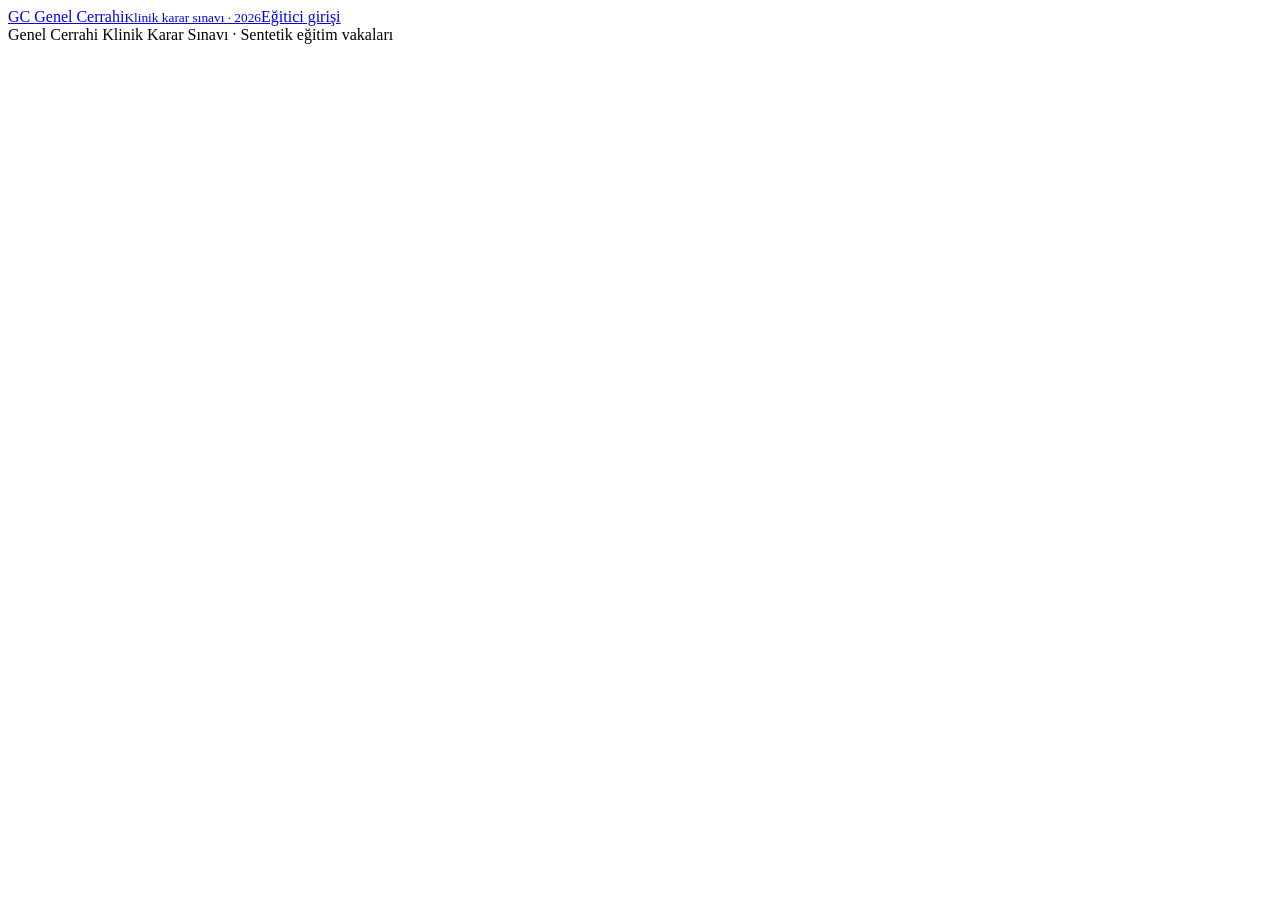
==== new-exam/index.html @ 4f821689 "Prepare eight-case exam client with post-exam reports" ====
<!doctype html><html lang="tr"><head><meta charset="utf-8"><meta name="viewport" content="width=device-width,initial-scale=1"><title>Genel Cerrahi • Klinik Karar Sınavı</title><link rel="stylesheet" href="style.css"></head><body><header><a href="./" class="brand">GC <span>Genel Cerrahi<small>Klinik karar sınavı · 2026</small></span></a><a class="pill" href="admin.html">Eğitici girişi</a></header><main id="app"></main><footer>Genel Cerrahi Klinik Karar Sınavı · Sentetik eğitim vakaları</footer><script src="config.js"></script><script src="cases.js"></script><script src="app.js"></script></body></html>
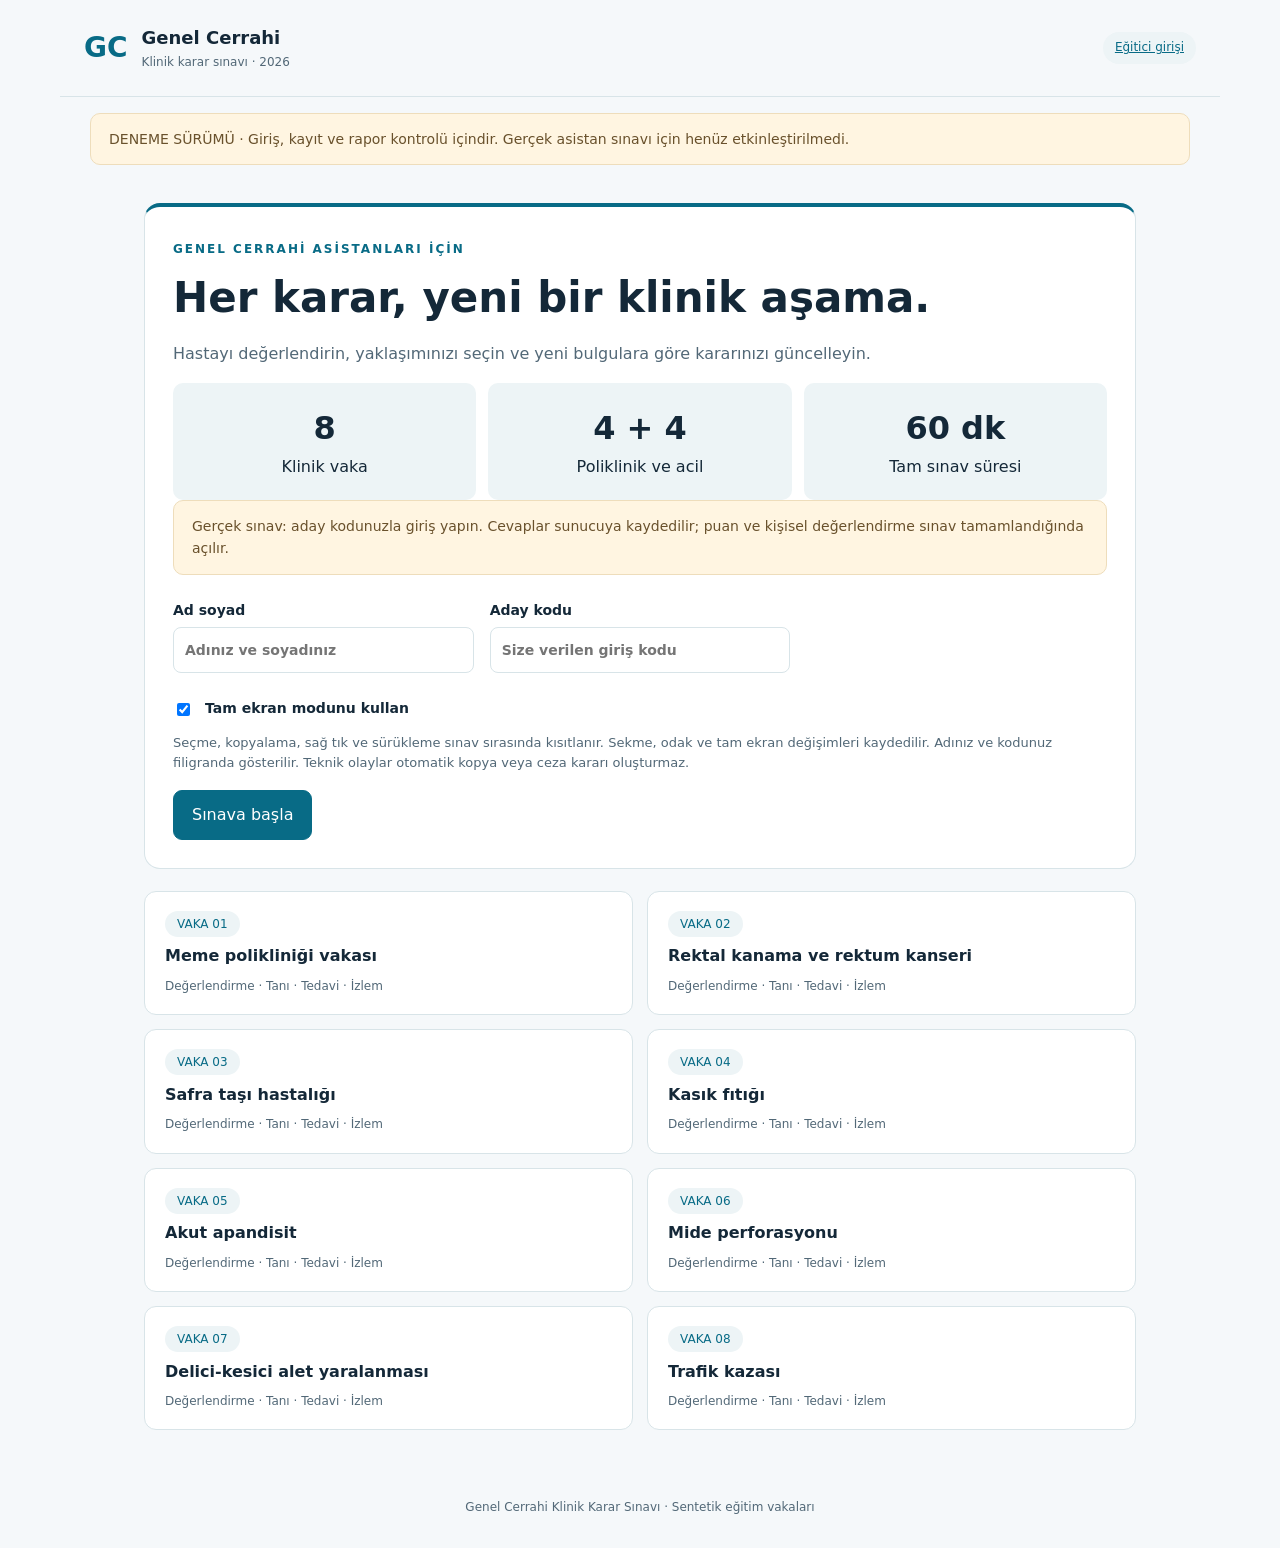
==== commit 8427e7ef: "Clearly label connected eight-case release as pilot for end-to-end testing" ====
--- a/new-exam/index.html
+++ b/new-exam/index.html
@@ -1 +1 @@
-<!doctype html><html lang="tr"><head><meta charset="utf-8"><meta name="viewport" content="width=device-width,initial-scale=1"><title>Genel Cerrahi • Klinik Karar Sınavı</title><link rel="stylesheet" href="style.css"></head><body><header><a href="./" class="brand">GC <span>Genel Cerrahi<small>Klinik karar sınavı · 2026</small></span></a><a class="pill" href="admin.html">Eğitici girişi</a></header><main id="app"></main><footer>Genel Cerrahi Klinik Karar Sınavı · Sentetik eğitim vakaları</footer><script src="config.js"></script><script src="cases.js"></script><script src="app.js"></script></body></html>
+<!doctype html><html lang="tr"><head><meta charset="utf-8"><meta name="viewport" content="width=device-width,initial-scale=1"><title>Genel Cerrahi • Klinik Karar Sınavı</title><link rel="stylesheet" href="style.css"></head><body><header><a href="./" class="brand">GC <span>Genel Cerrahi<small>Klinik karar sınavı · 2026</small></span></a><a class="pill" href="admin.html">Eğitici girişi</a></header><div class="notice" style="max-width:1100px;margin:1rem auto">DENEME SÜRÜMÜ · Giriş, kayıt ve rapor kontrolü içindir. Gerçek asistan sınavı için henüz etkinleştirilmedi.</div><main id="app"></main><footer>Genel Cerrahi Klinik Karar Sınavı · Sentetik eğitim vakaları</footer><script src="config.js"></script><script src="cases.js"></script><script src="app.js"></script></body></html>
--- a/new-exam/style.css
+++ b/new-exam/style.css
@@ -0,0 +1,5 @@
+:root{--ink:#142838;--muted:#526877;--blue:#086b86;--light:#edf4f6;--border:#d8e4e8;--red:#9b3434}*{box-sizing:border-box}body{margin:0;font:16px/1.6 system-ui,sans-serif;color:var(--ink);background:#f5f8fa}header{max-width:1160px;margin:auto;padding:24px;display:flex;align-items:center;justify-content:space-between;gap:20px;border-bottom:1px solid var(--border)}.brand{display:flex;align-items:center;gap:14px;color:var(--blue);text-decoration:none;font-size:28px;font-weight:800}.brand span{font-size:18px;color:var(--ink)}small{display:block;font-size:12px;color:var(--muted);font-weight:400}.pill,.tag{font-size:12px;padding:6px 12px;border-radius:30px;background:var(--light);color:var(--blue)}main{max-width:1040px;margin:38px auto;padding:0 24px}h1{font-size:clamp(28px,4vw,42px);line-height:1.2;margin:12px 0 18px}h2{font-size:24px;line-height:1.35}p{color:var(--muted)}.eyebrow{text-transform:uppercase;letter-spacing:2px;color:var(--blue);font-size:12px;font-weight:700}.card{background:white;border:1px solid var(--border);border-radius:16px;padding:28px;margin-bottom:22px}.hero{border-top:4px solid var(--blue)}.grid{display:grid;grid-template-columns:repeat(2,1fr);gap:14px}.case{padding:18px 20px;background:white;border:1px solid var(--border);border-radius:12px}.case b{display:block;margin:8px 0}.controls{display:grid;grid-template-columns:repeat(3,1fr);gap:16px;margin:24px 0}label{display:block;font-size:14px;font-weight:650}input,select{width:100%;border:1px solid var(--border);border-radius:8px;padding:11px;margin-top:6px;background:white;color:var(--ink);font:inherit}button{font:inherit;cursor:pointer;padding:11px 18px;border-radius:9px;border:1px solid var(--border);background:white;color:var(--ink)}button.primary{background:var(--blue);color:white;border-color:var(--blue)}button:disabled{opacity:.55;cursor:default}button:hover:not(:disabled){filter:brightness(.95)}button:focus-visible,a:focus-visible,input:focus-visible,select:focus-visible{outline:3px solid #f0b440;outline-offset:3px}.row{display:flex;gap:12px;align-items:center;flex-wrap:wrap}.bar{height:7px;background:var(--border);border-radius:10px;margin:16px 0;overflow:hidden}.bar span{display:block;height:100%;background:var(--blue)}.clinical{white-space:pre-line;border-left:4px solid var(--blue);padding:15px 20px;background:var(--light);color:var(--ink);border-radius:0 8px 8px 0}.choices{display:grid;gap:12px;margin:24px 0}.choice{text-align:left;padding:18px;display:flex;gap:14px;align-items:flex-start}.choice .letter{flex:none;border-radius:6px;background:var(--light);padding:1px 8px;color:var(--blue)}.choice.selected{border:2px solid var(--blue);background:#eff8fa;padding:17px}.notice{background:#fff5e1;border:1px solid #eeddbb;border-radius:10px;padding:14px 18px;color:#69512c;font-size:14px}.danger{color:var(--red)}.feedback{background:#eaf5f0;padding:18px;border-radius:10px;margin:16px 0}.metrics{display:grid;grid-template-columns:repeat(3,1fr);gap:12px}.metric{background:var(--light);padding:20px;border-radius:10px;text-align:center}.metric strong{font-size:32px;display:block}table{width:100%;border-collapse:collapse;font-size:14px}td,th{text-align:left;border-bottom:1px solid var(--border);padding:12px 8px}details{border-top:1px solid var(--border);padding:16px 0}summary{cursor:pointer;font-weight:600}.scroll{overflow:auto}footer{text-align:center;padding:30px 20px;font-size:12px;color:var(--muted)}.timer{font-variant-numeric:tabular-nums;font-size:22px;font-weight:700;margin-left:auto}.subtle{font-size:13px;color:var(--muted)}a{color:var(--blue)}@media(max-width:650px){header .pill{display:none}.grid,.controls,.metrics{grid-template-columns:1fr}.card{padding:20px}main{padding:0 16px;margin-top:24px}h1{font-size:30px}}
+.exam-active main,.exam-active header,.exam-active footer{-webkit-user-select:none;user-select:none;-webkit-touch-callout:none}.exam-active .clinical{-webkit-user-drag:none}#watermark{position:fixed;inset:-10%;display:grid;grid-template-columns:repeat(3,1fr);align-items:center;justify-items:center;pointer-events:none;z-index:9999;overflow:hidden;opacity:.13}#watermark span{transform:rotate(-25deg);font-size:18px;font-weight:700;white-space:nowrap;color:#234454}@media(max-width:650px){#watermark{grid-template-columns:repeat(2,1fr)}#watermark span{font-size:13px}}@media print{header,footer,button{display:none}.card{break-inside:avoid}body{background:white}main{max-width:none;margin:0}details{display:block}}
+
+.report-case article {padding:1rem 0;border-bottom:1px solid #ddd;break-inside:avoid;}
+@media print { .no-print,header,footer,nav,#watermark {display:none!important} body{background:white;color:black} .card{box-shadow:none;border:0} .report-case{break-before:page} .report-case h2{break-after:avoid} }
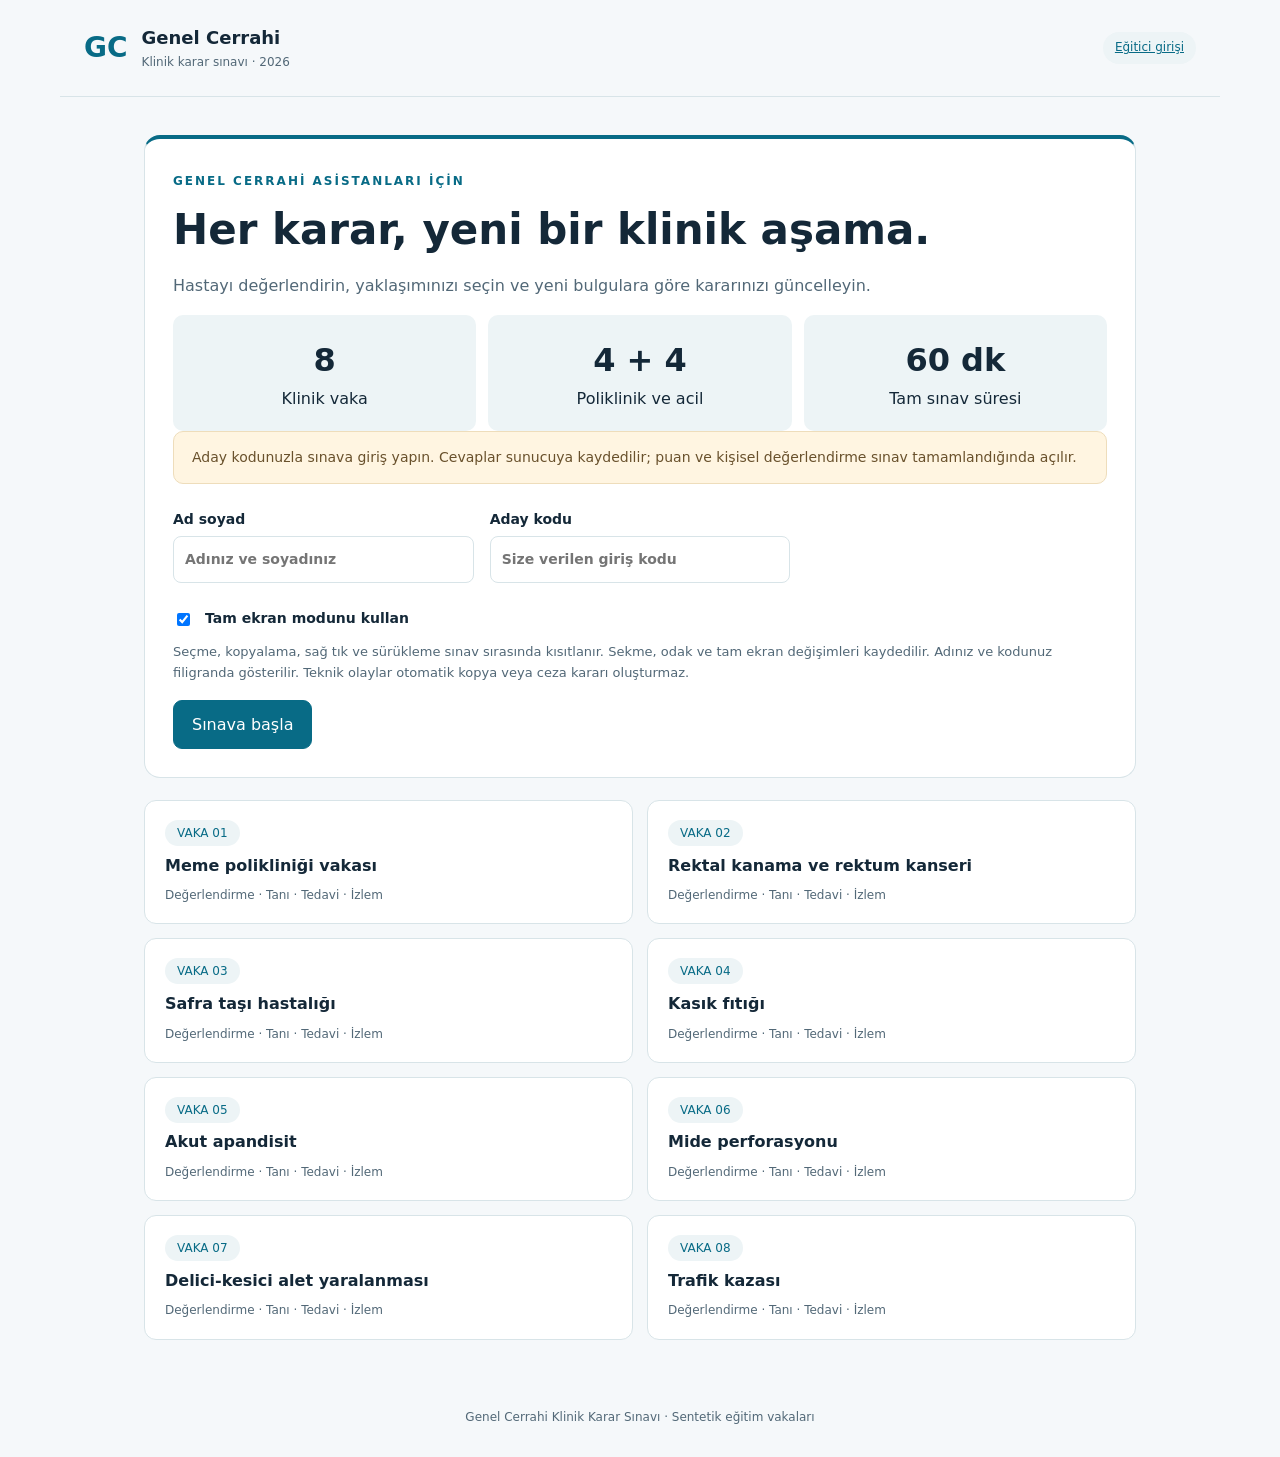
==== commit f2ab90fa: "Remove pilot labels from candidate exam page" ====
--- a/new-exam/index.html
+++ b/new-exam/index.html
@@ -1 +1 @@
-<!doctype html><html lang="tr"><head><meta charset="utf-8"><meta name="viewport" content="width=device-width,initial-scale=1"><title>Genel Cerrahi • Klinik Karar Sınavı</title><link rel="stylesheet" href="style.css"></head><body><header><a href="./" class="brand">GC <span>Genel Cerrahi<small>Klinik karar sınavı · 2026</small></span></a><a class="pill" href="admin.html">Eğitici girişi</a></header><div class="notice" style="max-width:1100px;margin:1rem auto">DENEME SÜRÜMÜ · Giriş, kayıt ve rapor kontrolü içindir. Gerçek asistan sınavı için henüz etkinleştirilmedi.</div><main id="app"></main><footer>Genel Cerrahi Klinik Karar Sınavı · Sentetik eğitim vakaları</footer><script src="config.js"></script><script src="cases.js"></script><script src="app.js"></script></body></html>
+<!doctype html><html lang="tr"><head><meta charset="utf-8"><meta name="viewport" content="width=device-width,initial-scale=1"><title>Genel Cerrahi • Klinik Karar Sınavı</title><link rel="stylesheet" href="style.css"></head><body><header><a href="./" class="brand">GC <span>Genel Cerrahi<small>Klinik karar sınavı · 2026</small></span></a><a class="pill" href="admin.html">Eğitici girişi</a></header><main id="app"></main><footer>Genel Cerrahi Klinik Karar Sınavı · Sentetik eğitim vakaları</footer><script src="config.js"></script><script src="cases.js"></script><script src="app.js?v=20261008"></script></body></html>
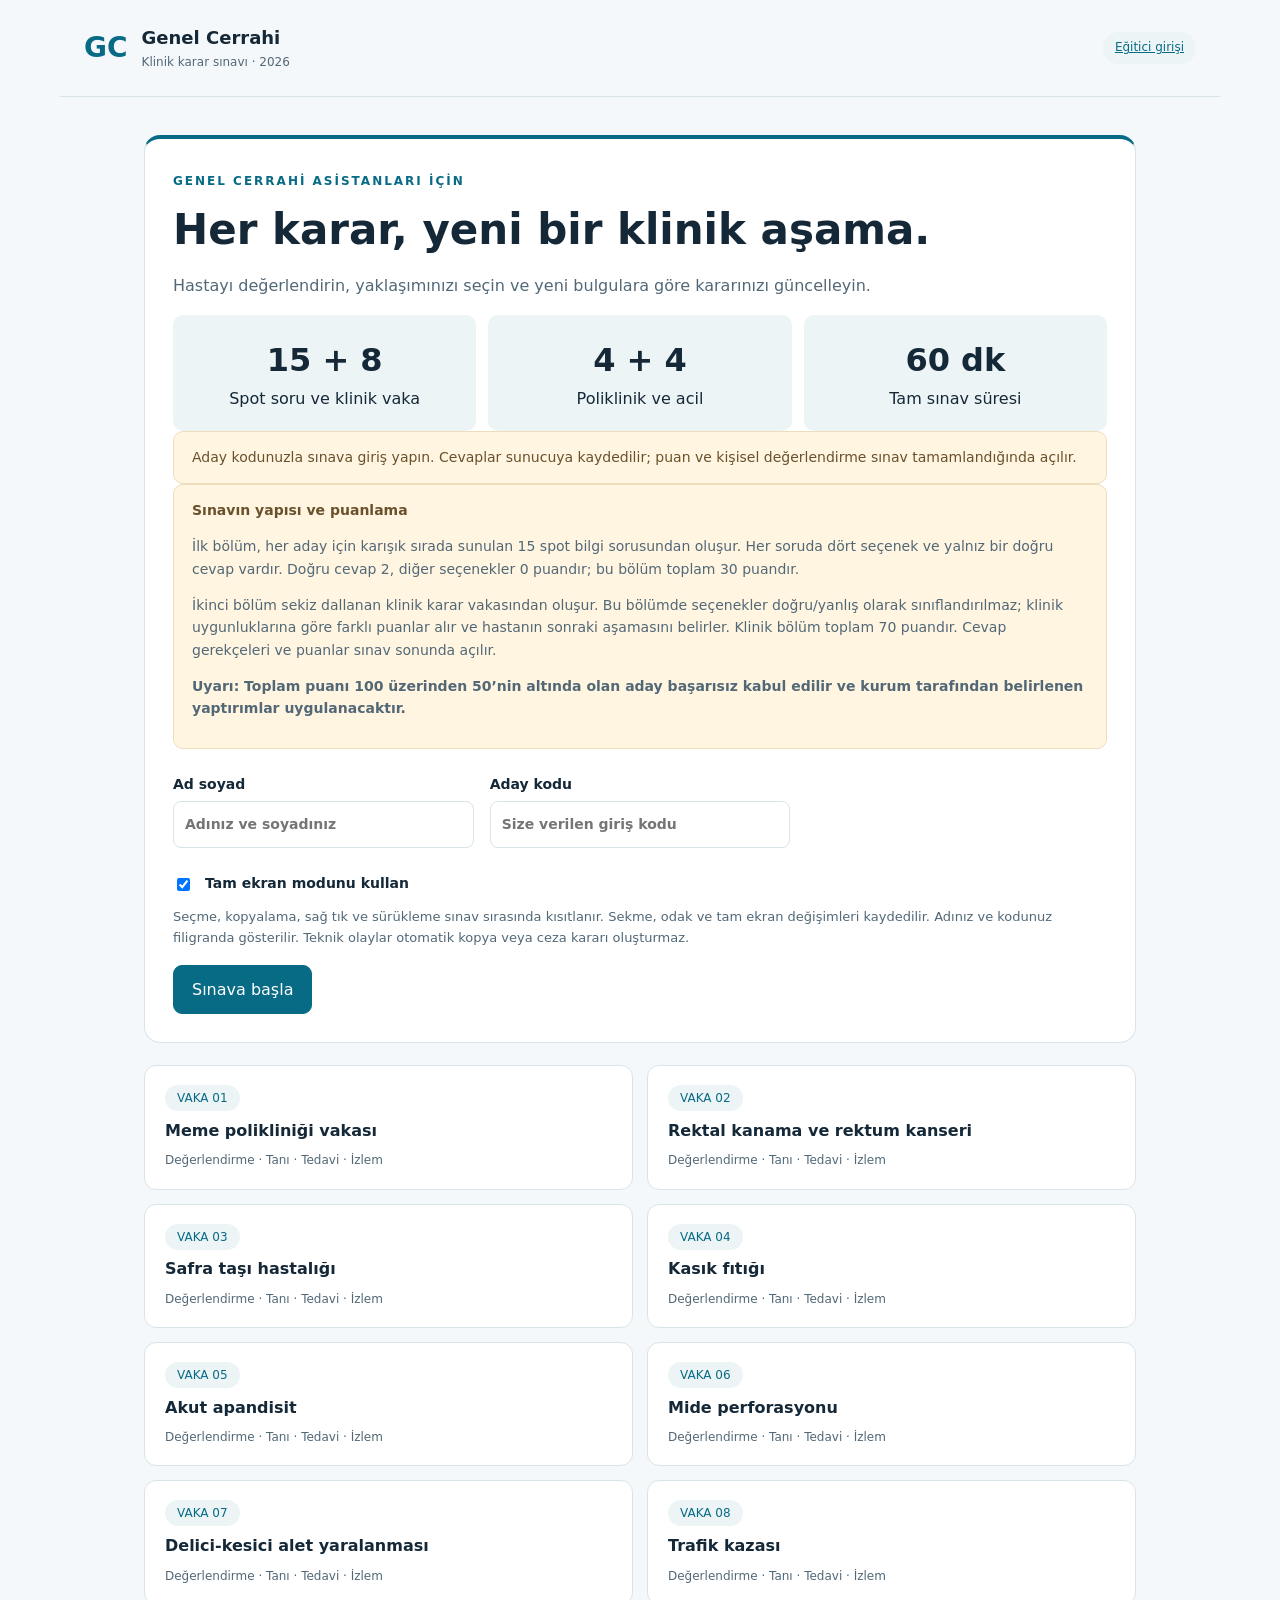
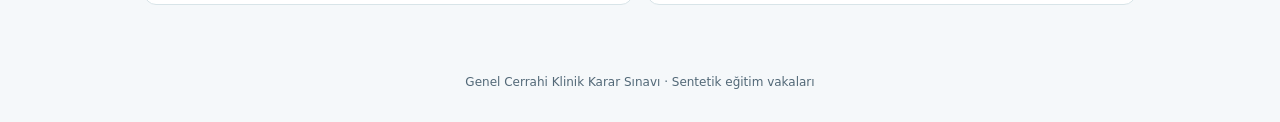
==== commit 7512d8ac: "Add spot section display, scoring explanation and pass threshold notice" ====
--- a/new-exam/index.html
+++ b/new-exam/index.html
@@ -1 +1 @@
-<!doctype html><html lang="tr"><head><meta charset="utf-8"><meta name="viewport" content="width=device-width,initial-scale=1"><title>Genel Cerrahi • Klinik Karar Sınavı</title><link rel="stylesheet" href="style.css"></head><body><header><a href="./" class="brand">GC <span>Genel Cerrahi<small>Klinik karar sınavı · 2026</small></span></a><a class="pill" href="admin.html">Eğitici girişi</a></header><main id="app"></main><footer>Genel Cerrahi Klinik Karar Sınavı · Sentetik eğitim vakaları</footer><script src="config.js"></script><script src="cases.js"></script><script src="app.js?v=20261008"></script></body></html>
+<!doctype html><html lang="tr"><head><meta charset="utf-8"><meta name="viewport" content="width=device-width,initial-scale=1"><title>Genel Cerrahi • Klinik Karar Sınavı</title><link rel="stylesheet" href="style.css"></head><body><header><a href="./" class="brand">GC <span>Genel Cerrahi<small>Klinik karar sınavı · 2026</small></span></a><a class="pill" href="admin.html">Eğitici girişi</a></header><main id="app"></main><footer>Genel Cerrahi Klinik Karar Sınavı · Sentetik eğitim vakaları</footer><script src="config.js"></script><script src="cases.js"></script><script src="app.js?v=20261008-spot"></script></body></html>
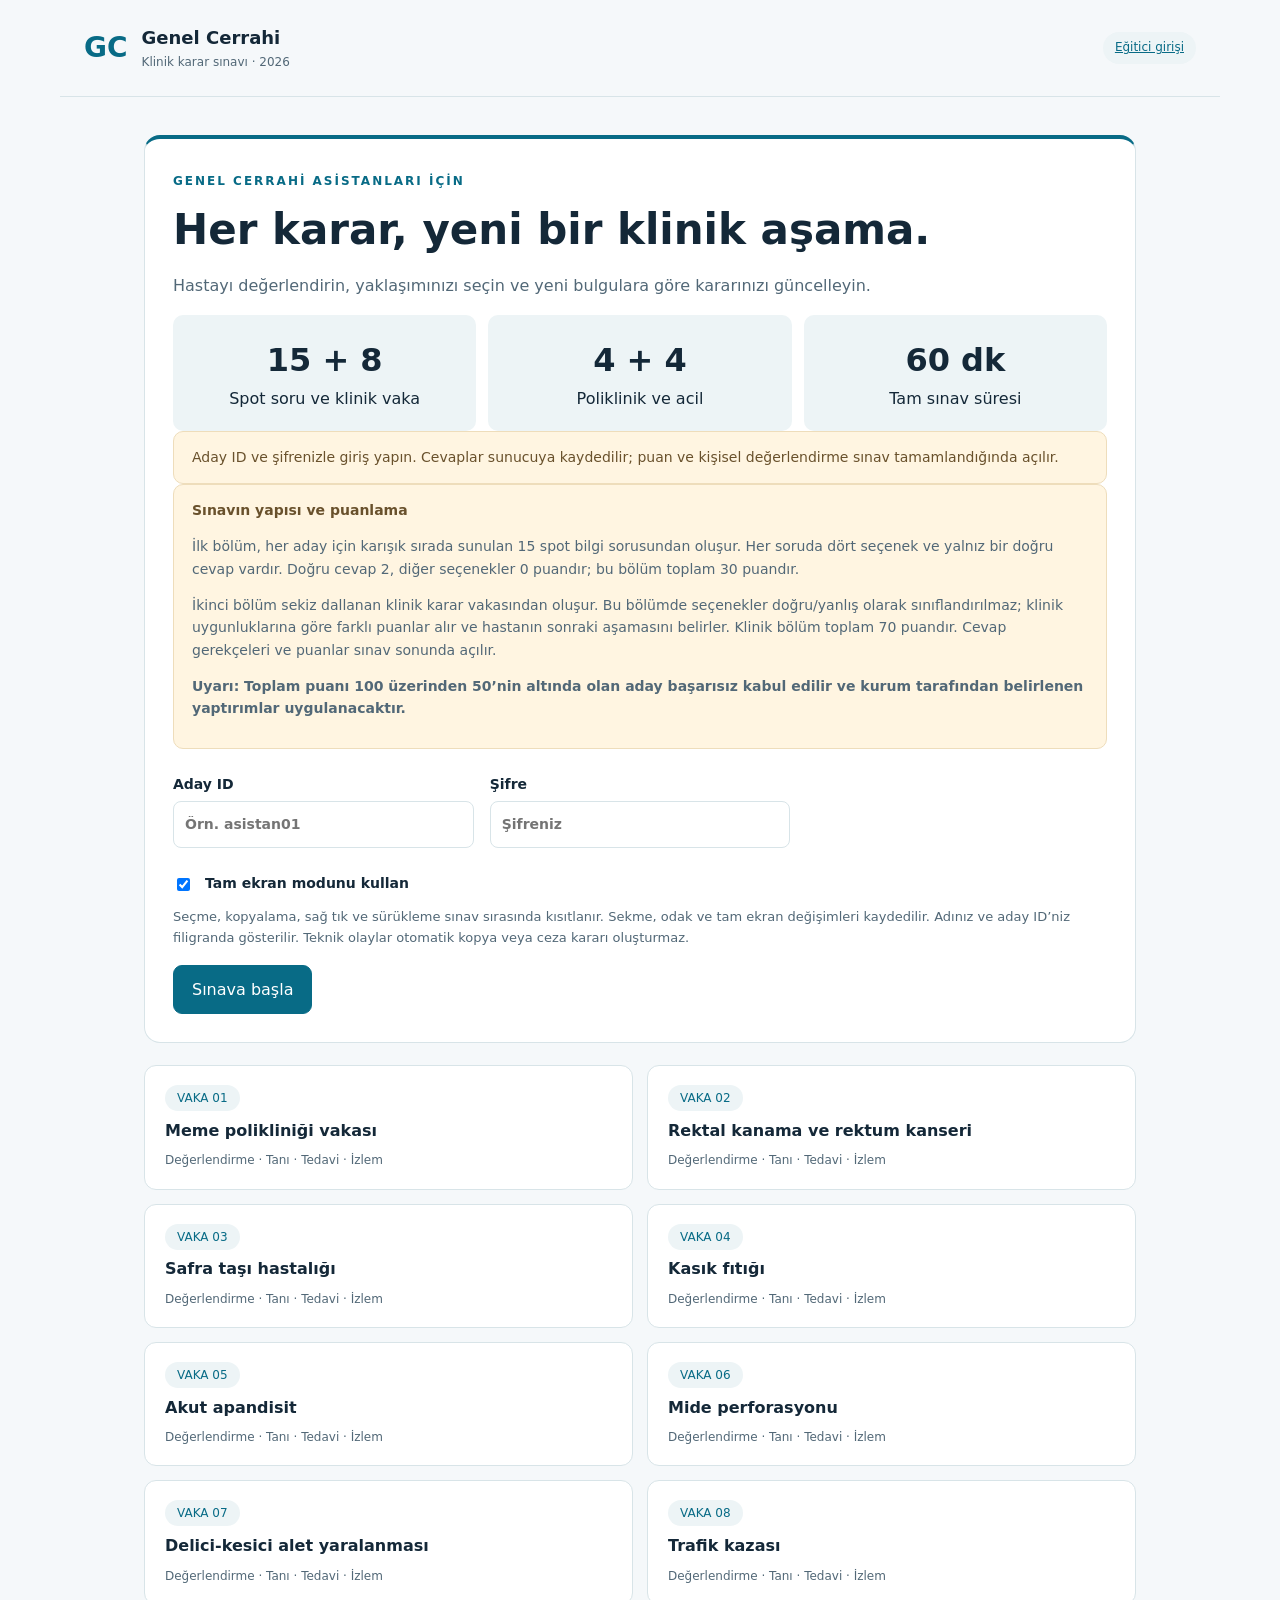
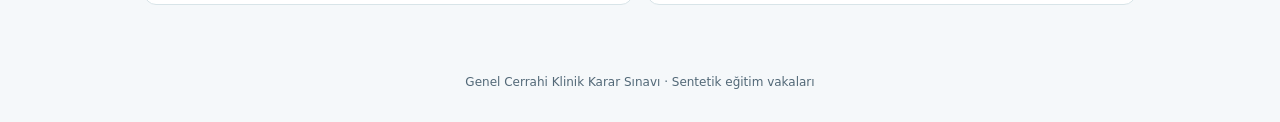
==== commit d54d2faf: "Refresh candidate account interface assets" ====
--- a/new-exam/index.html
+++ b/new-exam/index.html
@@ -1 +1 @@
-<!doctype html><html lang="tr"><head><meta charset="utf-8"><meta name="viewport" content="width=device-width,initial-scale=1"><title>Genel Cerrahi • Klinik Karar Sınavı</title><link rel="stylesheet" href="style.css"></head><body><header><a href="./" class="brand">GC <span>Genel Cerrahi<small>Klinik karar sınavı · 2026</small></span></a><a class="pill" href="admin.html">Eğitici girişi</a></header><main id="app"></main><footer>Genel Cerrahi Klinik Karar Sınavı · Sentetik eğitim vakaları</footer><script src="config.js"></script><script src="cases.js"></script><script src="app.js?v=20261008-spot"></script></body></html>
+<!doctype html><html lang="tr"><head><meta charset="utf-8"><meta name="viewport" content="width=device-width,initial-scale=1"><title>Genel Cerrahi • Klinik Karar Sınavı</title><link rel="stylesheet" href="style.css"></head><body><header><a href="./" class="brand">GC <span>Genel Cerrahi<small>Klinik karar sınavı · 2026</small></span></a><a class="pill" href="admin.html">Eğitici girişi</a></header><main id="app"></main><footer>Genel Cerrahi Klinik Karar Sınavı · Sentetik eğitim vakaları</footer><script src="config.js"></script><script src="cases.js"></script><script src="app.js?v=20261008-accounts"></script></body></html>
